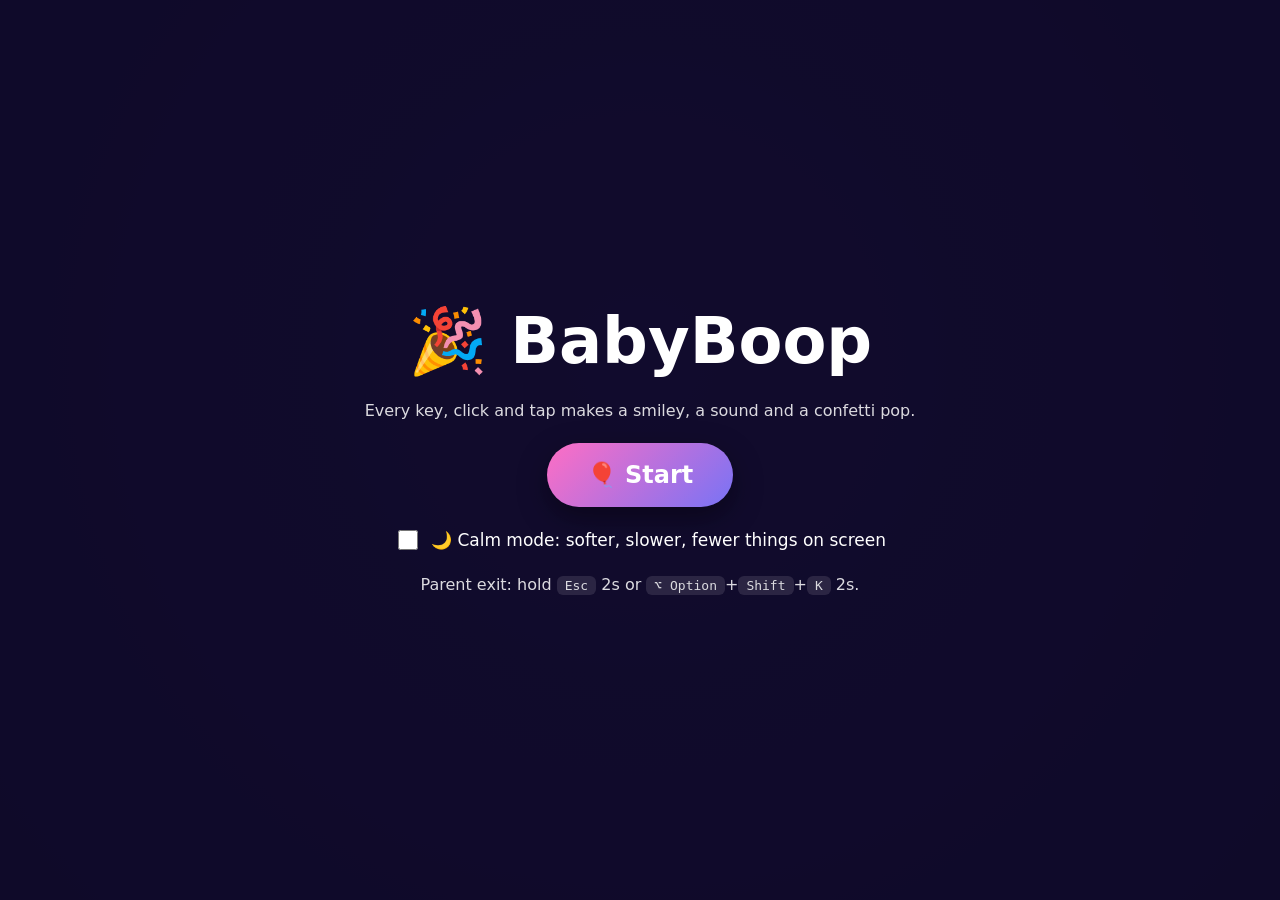
==== web/index.html @ 2234df7d "🎉 Initial commit: BabyBoop toddler keyboard game Native macOS (Swift/WKWebView) and Windows (.NET 8 " ====
<!doctype html>
<html lang="en">
<head>
<meta charset="utf-8">
<meta name="viewport" content="width=device-width, initial-scale=1, maximum-scale=1, user-scalable=no">
<title>BabyBoop</title>
<style>
  :root { --bg1: #1b1446; --bg2: #3a1c71; --fg: #fff; }
  * { box-sizing: border-box; user-select: none; -webkit-user-select: none; -webkit-touch-callout: none; }
  html, body { margin: 0; height: 100%; overflow: hidden; overscroll-behavior: none; touch-action: none; }
  body { background: radial-gradient(circle at 50% 40%, var(--bg2), var(--bg1)); color: var(--fg);
    font-family: system-ui, -apple-system, "Segoe UI", sans-serif; }
  body.playing { cursor: none; }
  #confetti { position: fixed; inset: 0; width: 100%; height: 100%; pointer-events: none; z-index: 2; }
  #stage { position: fixed; inset: 0; z-index: 1; }
  .pop { position: absolute; line-height: 1; pointer-events: none; will-change: transform, opacity;
    animation: pop 2.4s cubic-bezier(.2,1.6,.4,1) forwards; filter: drop-shadow(0 8px 16px rgba(0,0,0,.35)); }
  @keyframes pop {
    0%   { transform: translate(-50%,-50%) scale(0) rotate(-30deg); opacity: 1; }
    20%  { transform: translate(-50%,-50%) scale(1.15) rotate(8deg); }
    35%  { transform: translate(-50%,-50%) scale(1) rotate(0); }
    80%  { opacity: 1; }
    100% { transform: translate(-50%,-80%) scale(.9) rotate(var(--r)); opacity: 0; }
  }
  body.calm .pop { animation-duration: 3.4s; }
  body.calm #bg { animation-duration: 240s; }
  .toggle { display: flex; align-items: center; gap: 10px; font-size: 17px; cursor: pointer; }
  .toggle input { width: 20px; height: 20px; accent-color: #ff6ec4; }
  .letter { position: absolute; font-weight: 900; pointer-events: none; color: var(--c);
    text-shadow: 0 6px 0 rgba(0,0,0,.25); animation: pop 1.8s ease-out forwards; }
  #overlay { position: fixed; inset: 0; z-index: 10; display: flex; flex-direction: column; align-items: center;
    justify-content: center; gap: 20px; padding: 16px; text-align: center; background: rgba(15,10,40,.92); }
  #overlay h1 { margin: 0; font-size: clamp(32px, 6vw, 64px); }
  #overlay p { margin: 0; max-width: 560px; opacity: .85; line-height: 1.5; }
  #overlay button { font: inherit; font-size: 24px; font-weight: 700; padding: 18px 40px; border: 0; border-radius: 999px;
    background: linear-gradient(135deg, #ff6ec4, #7873f5); color: #fff; cursor: pointer; box-shadow: 0 10px 30px rgba(0,0,0,.4); }
  #overlay button.secondary { font-size: 15px; padding: 10px 24px; background: #fff2; box-shadow: none; }
  #overlay kbd { background: #fff2; padding: 2px 8px; border-radius: 6px; }
  #overlay.hidden { display: none; }
  #overlay button:disabled { opacity: .4; cursor: default; }
  #perm { display: flex; flex-direction: column; align-items: center; gap: 12px; padding: 20px 24px; border-radius: 20px;
    background: #fff1; max-width: 560px; }
  #perm[hidden] { display: none; }
  #perm h2 { margin: 0; font-size: 22px; }
  #perm .tip { font-size: 14px; opacity: .7; }
  #hint { display: none; position: fixed; left: 50%; top: 50%; transform: translate(-50%, -50%); z-index: 0;
    font-size: 13px; letter-spacing: .02em; opacity: .45; white-space: nowrap; pointer-events: none; }
  body.playing #hint { display: block; }
  #bg { position: fixed; inset: 0; z-index: -1; background: radial-gradient(circle at 50% 40%, var(--bg2), var(--bg1));
    animation: hue 90s linear infinite; }
  @keyframes hue { to { filter: hue-rotate(360deg); } }
  #count { display: none; position: fixed; top: 16px; right: 20px; z-index: 3; font-size: 15px; font-weight: 700;
    opacity: .6; pointer-events: none; }
  body.playing #count { display: block; }
  #exitbar { position: fixed; left: 0; bottom: 0; height: 6px; width: 0; background: #ff6ec4; z-index: 11; transition: width .1s linear; }
</style>
</head>
<body>
<div id="bg"></div>
<div id="stage"></div>
<div id="count">⭐ 0</div>
<canvas id="confetti"></canvas>
<div id="hint">To exit, hold Esc for 2s or ⌥ Option + Shift + K for 2s</div>
<div id="exitbar"></div>
<div id="overlay">
  <h1>🎉 BabyBoop</h1>
  <p id="msg">Every key, click and tap makes a smiley, a sound and a confetti pop.</p>
  <div id="perm" hidden>
    <h2>One-time setup</h2>
    <p>BabyBoop needs Accessibility access to keep little fingers inside the app. Turn on BabyBoop in the list that opens, then come back here.</p>
    <button id="openSettings" class="secondary">Open Accessibility settings</button>
    <p class="tip">Just updated BabyBoop? Remove it from the list with −, then add it again with +.</p>
  </div>
  <button id="start">🎈 Start</button>
  <label class="toggle"><input type="checkbox" id="calm"> 🌙 Calm mode: softer, slower, fewer things on screen</label>
  <p id="exitinfo">Parent exit: hold <kbd>Esc</kbd> 2s or <kbd>⌥ Option</kbd>+<kbd>Shift</kbd>+<kbd>K</kbd> 2s.</p>
  <button id="quit" class="secondary" hidden>Quit</button>
</div>
<script>
(() => {
  const EMOJI = ["😀","😃","😄","😁","😆","😊","🥰","😍","🤩","😎","🤪","😜","🥳","😺","🐶","🐱","🐭","🐰","🦊","🐻","🐼","🐨","🐯","🦁","🐮","🐷","🐸","🐵","🐔","🐧","🐤","🦄","🐝","🦋","🐞","🐢","🐙","🐳","🐬","🦖","🦕","🍎","🍌","🍓","🍉","🍒","🍭","🍦","🎈","🎉","🎊","⭐","🌈","☀️","🌸","🚗","🚒","🚀","✈️","🚂","⚽","🧸"];
  const COLORS = ["#ff6ec4","#7873f5","#4ade80","#facc15","#fb923c","#38bdf8","#f472b6","#a78bfa","#f87171"];
  const NOTES = [261.63, 293.66, 329.63, 392.0, 440.0, 523.25, 587.33, 659.25, 783.99, 880.0];
  const KEY_EMOJI = {
    A: "🍎", B: "🐻", C: "🐱", D: "🐶", E: "🐘", F: "🐸", G: "🦒", H: "🐴", I: "🍦", J: "🪼", K: "🪁", L: "🦁", M: "🐵",
    N: "🪺", O: "🐙", P: "🐷", Q: "👑", R: "🐰", S: "☀️", T: "🐯", U: "☂️", V: "🚐", W: "🐳", X: "🎶", Y: "🪀", Z: "🦓",
  };
  const calmBox = document.getElementById("calm");
  let calm = false;
  try { calm = localStorage.getItem("calm") === "1"; } catch {}
  calmBox.checked = calm; document.body.classList.toggle("calm", calm);
  calmBox.addEventListener("change", () => {
    calm = calmBox.checked; document.body.classList.toggle("calm", calm);
    if (master) master.gain.value = calm ? .45 : 1;
    try { localStorage.setItem("calm", calm ? "1" : "0"); } catch {}
  });
  let master;
  function ensureAudio() {
    if (!audio) {
      audio = new (window.AudioContext || window.webkitAudioContext)();
      master = audio.createGain(); master.connect(audio.destination);
    }
    master.gain.value = calm ? .45 : 1;
    return audio.resume();
  }
  const stage = document.getElementById("stage");
  const overlay = document.getElementById("overlay");
  const msg = document.getElementById("msg");
  const exitbar = document.getElementById("exitbar");
  const canvas = document.getElementById("confetti");
  const ctx = canvas.getContext("2d");
  const rnd = (a, b) => a + Math.random() * (b - a);
  const pick = a => a[(Math.random() * a.length) | 0];

  let playing = false, audio, wakeLock, lastX = innerWidth / 2, lastY = innerHeight / 2, lastSpawn = 0;

  function resize() { canvas.width = innerWidth * devicePixelRatio; canvas.height = innerHeight * devicePixelRatio; ctx.setTransform(devicePixelRatio,0,0,devicePixelRatio,0,0); }
  addEventListener("resize", resize); resize();

  function tone(freq, t0, dur, type = "triangle", vol = .25, dest = master) {
    const o = audio.createOscillator(), g = audio.createGain();
    o.type = type; o.frequency.setValueAtTime(freq, t0);
    g.gain.setValueAtTime(0, t0); g.gain.linearRampToValueAtTime(vol, t0 + .01); g.gain.exponentialRampToValueAtTime(.001, t0 + dur);
    o.connect(g).connect(dest); o.start(t0); o.stop(t0 + dur + .05);
  }

  const SONGS = [
    "C4 C4 G4 G4 A4 A4 G4:2 F4 F4 E4 E4 D4 D4 C4:2 G4 G4 F4 F4 E4 E4 D4:2 G4 G4 F4 F4 E4 E4 D4:2 C4 C4 G4 G4 A4 A4 G4:2 F4 F4 E4 E4 D4 D4 C4:2",
    "E4 D4 C4 D4 E4 E4 E4:2 D4 D4 D4:2 E4 G4 G4:2 E4 D4 C4 D4 E4 E4 E4 E4 D4 D4 E4 D4 C4:4",
    "G4:1.5 A4:.5 G4 F4 E4 F4 G4:2 D4 E4 F4:2 E4 F4 G4:2 G4:1.5 A4:.5 G4 F4 E4 F4 G4:2 D4:2 G4:2 E4 C4:3",
    "C4:1.5 C4:1.5 C4 D4:.5 E4:1.5 E4 D4:.5 E4 F4:.5 G4:3 C5:.5 C5:.5 C5:.5 G4:.5 G4:.5 G4:.5 E4:.5 E4:.5 E4:.5 C4:.5 C4:.5 C4:.5 G4 F4:.5 E4 D4:.5 C4:3",
    "G4 G4 G4 D4 E4 E4 D4:2 B4 B4 A4 A4 G4:3 D4 G4 G4 G4 D4 E4 E4 D4:2 B4 B4 A4 A4 G4:3",
  ];
  const SEMI = { C: 0, D: 2, E: 4, F: 5, G: 7, A: 9, B: 11 };
  const noteFreq = n => 440 * Math.pow(2, (12 * (+n[1] + 1) + SEMI[n[0]] - 69) / 12);
  let musicGain, songTimer, songIndex = (Math.random() * SONGS.length) | 0;
  function playSong() {
    if (!playing || !musicGain) return;
    const beat = .42;
    let t = audio.currentTime + .1;
    for (const tok of SONGS[songIndex++ % SONGS.length].split(" ")) {
      const [n, b = "1"] = tok.split(":"), d = +b * beat;
      tone(noteFreq(n), t, d * .95, "sine", .14, musicGain);
      tone(noteFreq(n) * 2, t, d * .5, "sine", .03, musicGain);
      t += d;
    }
    songTimer = setTimeout(playSong, (t - audio.currentTime + 2) * 1000);
  }
  function startMusic() {
    stopMusic();
    musicGain = audio.createGain(); musicGain.gain.value = .5; musicGain.connect(master);
    playSong();
  }
  function stopMusic() { clearTimeout(songTimer); musicGain?.disconnect(); musicGain = null; }
  function popper(t0) {
    const len = audio.sampleRate * .15, buf = audio.createBuffer(1, len, audio.sampleRate), d = buf.getChannelData(0);
    for (let i = 0; i < len; i++) d[i] = (Math.random() * 2 - 1) * Math.pow(1 - i / len, 3);
    const s = audio.createBufferSource(), f = audio.createBiquadFilter(), g = audio.createGain();
    s.buffer = buf; f.type = "bandpass"; f.frequency.value = rnd(1500, 3500); g.gain.value = .5;
    s.connect(f).connect(g).connect(master); s.start(t0);
  }
  function sound() {
    if (!audio) return;
    const t = audio.currentTime, base = pick(NOTES);
    let kind = (Math.random() * 4) | 0;
    if (calm && kind === 3) kind = 1;
    popper(t);
    if (kind === 0) [1, 1.25, 1.5].forEach((m, i) => tone(base * m, t + .05 + i * .08, .4));
    else if (kind === 1) { tone(base, t + .03, .5, "sine", .3); tone(base * 2, t + .03, .3, "sine", .1); }
    else if (kind === 2) { const o = audio.createOscillator(), g = audio.createGain(); o.type = "sine";
      o.frequency.setValueAtTime(base, t); o.frequency.exponentialRampToValueAtTime(base * 2.5, t + .25);
      g.gain.setValueAtTime(.25, t); g.gain.exponentialRampToValueAtTime(.001, t + .35); o.connect(g).connect(master); o.start(t); o.stop(t + .4); }
    else [1, 1.5, 2, 1.5].forEach((m, i) => tone(base * m, t + .04 + i * .06, .25, "square", .07));
  }

  let parts = [], raf = 0;
  function confetti(x, y) {
    for (let i = 0, n = calm ? 20 : 60; i < n; i++) {
      const a = rnd(0, Math.PI * 2), v = rnd(4, 13);
      parts.push({ x, y, vx: Math.cos(a) * v, vy: Math.sin(a) * v - 4, w: rnd(6, 12), h: rnd(4, 8), r: rnd(0, 6), vr: rnd(-.3, .3), c: pick(COLORS), life: rnd(60, 110), round: Math.random() < .3 });
    }
    if (parts.length > 900) parts.splice(0, parts.length - 900);
    if (!raf) raf = requestAnimationFrame(tick);
  }
  function tick() {
    ctx.clearRect(0, 0, innerWidth, innerHeight);
    parts = parts.filter(p => p.life-- > 0 && p.y < innerHeight + 40);
    for (const p of parts) {
      p.vy += .25; p.vx *= .985; p.x += p.vx; p.y += p.vy; p.r += p.vr;
      ctx.globalAlpha = Math.min(1, p.life / 30); ctx.fillStyle = p.c;
      ctx.save(); ctx.translate(p.x, p.y); ctx.rotate(p.r);
      if (p.round) { ctx.beginPath(); ctx.arc(0, 0, p.w / 2, 0, 7); ctx.fill(); } else ctx.fillRect(-p.w / 2, -p.h / 2, p.w, p.h);
      ctx.restore();
    }
    ctx.globalAlpha = 1;
    raf = parts.length ? requestAnimationFrame(tick) : 0;
  }

  const countEl = document.getElementById("count");
  let smashes = 0, lastUser = 0, autoTimer;
  function celebrate() {
    for (let i = 0, n = calm ? 2 : 6; i < n; i++) setTimeout(() => confetti(rnd(100, innerWidth - 100), rnd(100, innerHeight - 100)), i * 120);
    if (audio) [1, 1.25, 1.5, 2].forEach((m, i) => tone(523.25 * m, audio.currentTime + i * .12, .5, "triangle", .2));
    const el = document.createElement("div");
    el.className = "letter"; el.textContent = "🎉 " + smashes;
    el.style.left = innerWidth / 2 + "px"; el.style.top = innerHeight / 2 + "px";
    el.style.fontSize = "clamp(90px, 16vw, 200px)"; el.style.setProperty("--c", "#fff"); el.style.setProperty("--r", "0deg");
    stage.appendChild(el); setTimeout(() => el.remove(), 1900);
  }
  function autoLoop() {
    clearTimeout(autoTimer);
    autoTimer = setTimeout(() => {
      if (playing && performance.now() - lastUser > 2500) spawn(null, null, null, true);
      if (playing) autoLoop();
    }, rnd(3000, 7000));
  }
  function beginSession() {
    smashes = 0; countEl.textContent = "⭐ 0"; lastUser = performance.now();
    startMusic(); autoLoop();
  }

  function spawn(x, y, label, auto = false) {
    const now = performance.now();
    if (!auto) {
      if (now - lastSpawn < (calm ? 250 : 60)) return;
      lastSpawn = now; lastUser = now;
      smashes++; countEl.textContent = "⭐ " + smashes;
      if (smashes % 25 === 0) celebrate();
    }
    const k = label && /^[a-z0-9]$/i.test(label) ? label.toUpperCase() : null;
    let face = pick(EMOJI), size = calm ? rnd(110, 150) : rnd(90, 200);
    if (k && KEY_EMOJI[k]) face = KEY_EMOJI[k];
    else if (k) { const n = +k; face = n ? "⭐".repeat(n) : "⭕"; if (n > 1) size = Math.max(56, 200 - n * 16); }
    if (x == null) { x = rnd(160, innerWidth - 160); y = rnd(140, innerHeight - 140); }
    const el = document.createElement("div");
    el.className = "pop"; el.textContent = face;
    el.style.left = x + "px"; el.style.top = y + "px";
    el.style.fontSize = size + "px"; el.style.setProperty("--r", rnd(-40, 40) + "deg");
    stage.appendChild(el); setTimeout(() => el.remove(), calm ? 3500 : 2500);
    while (stage.childElementCount > (calm ? 12 : 40)) stage.firstChild.remove();
    confetti(x, y); sound();
  }

  function lockPointer() { try { Promise.resolve(document.body.requestPointerLock?.()).catch(() => {}); } catch {} }
  const block = e => { if (playing) { e.preventDefault(); e.stopPropagation(); } };

  let holdStart = 0, holdTimer = 0;
  function holdingExit(e) { return e.code === "Escape" || (e.altKey && e.shiftKey && e.code === "KeyK"); }
  function startHold() {
    if (holdTimer) return;
    holdStart = performance.now();
    holdTimer = setInterval(() => {
      const p = Math.min(1, (performance.now() - holdStart) / 2000);
      exitbar.style.width = p * 100 + "%";
      if (p >= 1) stop("Stopped. Press Start to play again.");
    }, 50);
  }
  function cancelHold() { clearInterval(holdTimer); holdTimer = 0; exitbar.style.width = 0; }

  addEventListener("keydown", e => {
    if (!playing) return;
    block(e);
    if (holdingExit(e)) startHold();
    if (!e.repeat) spawn(null, null, e.key);
  }, true);
  addEventListener("keyup", e => { block(e); if (playing) cancelHold(); }, true);
  addEventListener("keypress", block, true);

  addEventListener("pointerdown", e => { if (!playing) return; block(e); spawn(lastX, lastY);
    if (!document.pointerLockElement) lockPointer(); }, true);
  addEventListener("pointermove", e => {
    if (!playing) return;
    if (document.pointerLockElement) { lastX = Math.max(0, Math.min(innerWidth, lastX + e.movementX)); lastY = Math.max(0, Math.min(innerHeight, lastY + e.movementY)); }
    else { lastX = e.clientX; lastY = e.clientY; }
  }, true);
  ["contextmenu","dragstart","selectstart","auxclick","dblclick","gesturestart","gesturechange","gestureend","touchmove","copy","cut","paste"].forEach(t =>
    addEventListener(t, block, { capture: true, passive: false }));
  addEventListener("wheel", e => { block(e); if (playing && Math.abs(e.deltaY) + Math.abs(e.deltaX) > 40) spawn(lastX, lastY); }, { capture: true, passive: false });
  addEventListener("touchstart", e => { if (!playing) return; block(e); for (const t of e.changedTouches) { lastSpawn = 0; spawn(t.clientX, t.clientY); } }, { capture: true, passive: false });
  addEventListener("beforeunload", e => { if (playing) { e.preventDefault(); e.returnValue = ""; } });
  history.pushState(null, "", location.href);
  addEventListener("popstate", () => { if (playing) history.pushState(null, "", location.href); });

  async function start() {
    ensureAudio();
    try { await document.documentElement.requestFullscreen({ navigationUI: "hide" }); } catch {}
    try { await navigator.keyboard?.lock(); } catch {}
    try { wakeLock = await navigator.wakeLock?.request("screen"); } catch {}
    lockPointer();
    playing = true; document.body.classList.add("playing"); overlay.classList.add("hidden");
    beginSession();
    spawn(innerWidth / 2, innerHeight / 2, null, true);
  }
  function stop(text) {
    playing = false; cancelHold(); stopMusic(); clearTimeout(autoTimer);
    document.body.classList.remove("playing"); overlay.classList.remove("hidden");
    msg.textContent = `${text} ${smashes} smashes this session.`;
    try { navigator.keyboard?.unlock(); } catch {}
    try { document.exitPointerLock?.(); } catch {}
    try { wakeLock?.release(); } catch {}
    if (document.fullscreenElement) document.exitFullscreen().catch(() => {});
  }
  document.addEventListener("fullscreenchange", () => {
    if (playing && !document.fullscreenElement) stop("Fullscreen exited. Press Start to continue.");
  });
  document.addEventListener("visibilitychange", async () => {
    if (playing && document.visibilityState === "visible") try { wakeLock = await navigator.wakeLock?.request("screen"); } catch {}
  });
  const host = window.webkit?.messageHandlers?.native ? "mac" : window.chrome?.webview ? "win" : null;
  const post = m => host === "mac" ? window.webkit.messageHandlers.native.postMessage(m)
    : host === "win" ? window.chrome.webview.postMessage(m) : undefined;
  const startBtn = document.getElementById("start");
  if (host) {
    const alt = host === "mac" ? "⌥ Option" : "Alt";
    document.getElementById("exitinfo").innerHTML = `Parent exit: hold <kbd>${alt}</kbd>+<kbd>Shift</kbd>+<kbd>K</kbd> 2s or <kbd>Esc</kbd> 5s.`;
    document.getElementById("hint").textContent = `To exit, hold ${alt} + Shift + K for 2s or Esc for 5s`;
    const q = document.getElementById("quit");
    q.hidden = false; q.addEventListener("click", () => post("quit"));
  }
  startBtn.addEventListener("click", () => host ? post("start") : start());
  document.getElementById("openSettings").addEventListener("click", () => post("openSettings"));

  window.nativePermission = granted => {
    document.getElementById("perm").hidden = granted;
    startBtn.disabled = !granted;
  };
  window.nativeStart = () => {
    ensureAudio().finally(() => post(`audio=${audio.state} calm=${calm}`));
    playing = true; document.body.classList.add("playing"); overlay.classList.add("hidden");
    beginSession();
    spawn(innerWidth / 2, innerHeight / 2, null, true);
  };
  window.nativeStop = () => stop("Stopped. Press Start to play again.");
  window.nativeInput = (key, x, y) => { if (x != null) { lastX = x; lastY = y; } spawn(x, y, key); };
  window.nativeExitProgress = p => { exitbar.style.width = p * 100 + "%"; };
})();
</script>
</body>
</html>
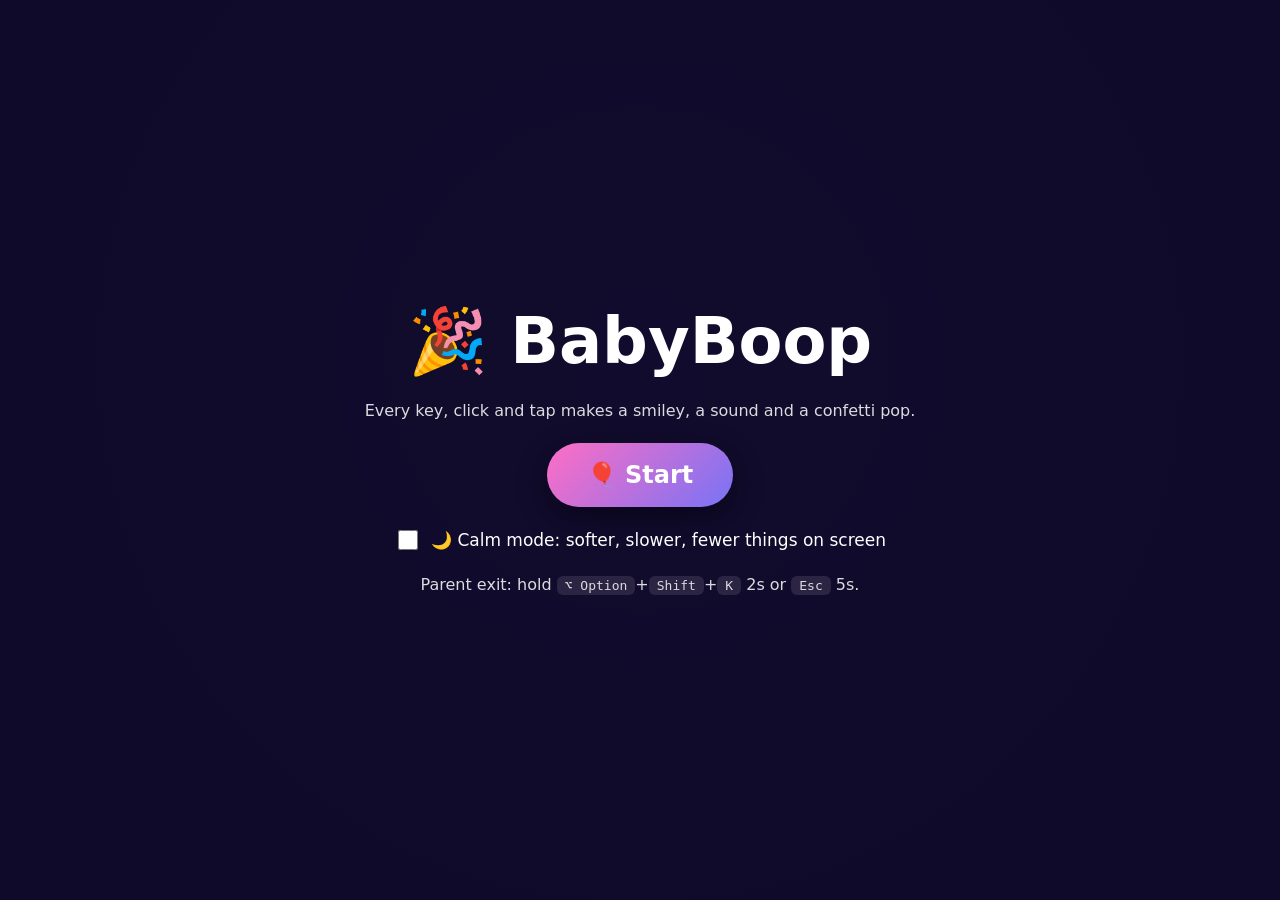
==== commit e20b6894: "🐛 fix(app): onboarding names macOS 27's Device Control and Data Access list The button now says Open" ====
--- a/web/index.html
+++ b/web/index.html
@@ -67,13 +67,13 @@
   <p id="msg">Every key, click and tap makes a smiley, a sound and a confetti pop.</p>
   <div id="perm" hidden>
     <h2>One-time setup</h2>
-    <p>BabyBoop needs Accessibility access to keep little fingers inside the app. Turn on BabyBoop in the list that opens, then come back here.</p>
-    <button id="openSettings" class="secondary">Open Accessibility settings</button>
+    <p>BabyBoop needs permission to watch the keyboard so it can keep little fingers inside the app. In the list that opens, switch BabyBoop on, then come back here. The list is called <b>Accessibility</b>, or <b>Device Control and Data Access</b> on macOS 27 and later.</p>
+    <button id="openSettings" class="secondary">Open System Settings</button>
     <p class="tip">Just updated BabyBoop? Remove it from the list with −, then add it again with +.</p>
   </div>
   <button id="start">🎈 Start</button>
   <label class="toggle"><input type="checkbox" id="calm"> 🌙 Calm mode: softer, slower, fewer things on screen</label>
-  <p id="exitinfo">Parent exit: hold <kbd>Esc</kbd> 2s or <kbd>⌥ Option</kbd>+<kbd>Shift</kbd>+<kbd>K</kbd> 2s.</p>
+  <p id="exitinfo">Parent exit: hold <kbd>⌥ Option</kbd>+<kbd>Shift</kbd>+<kbd>K</kbd> 2s or <kbd>Esc</kbd> 5s.</p>
   <button id="quit" class="secondary" hidden>Quit</button>
 </div>
 <script>
